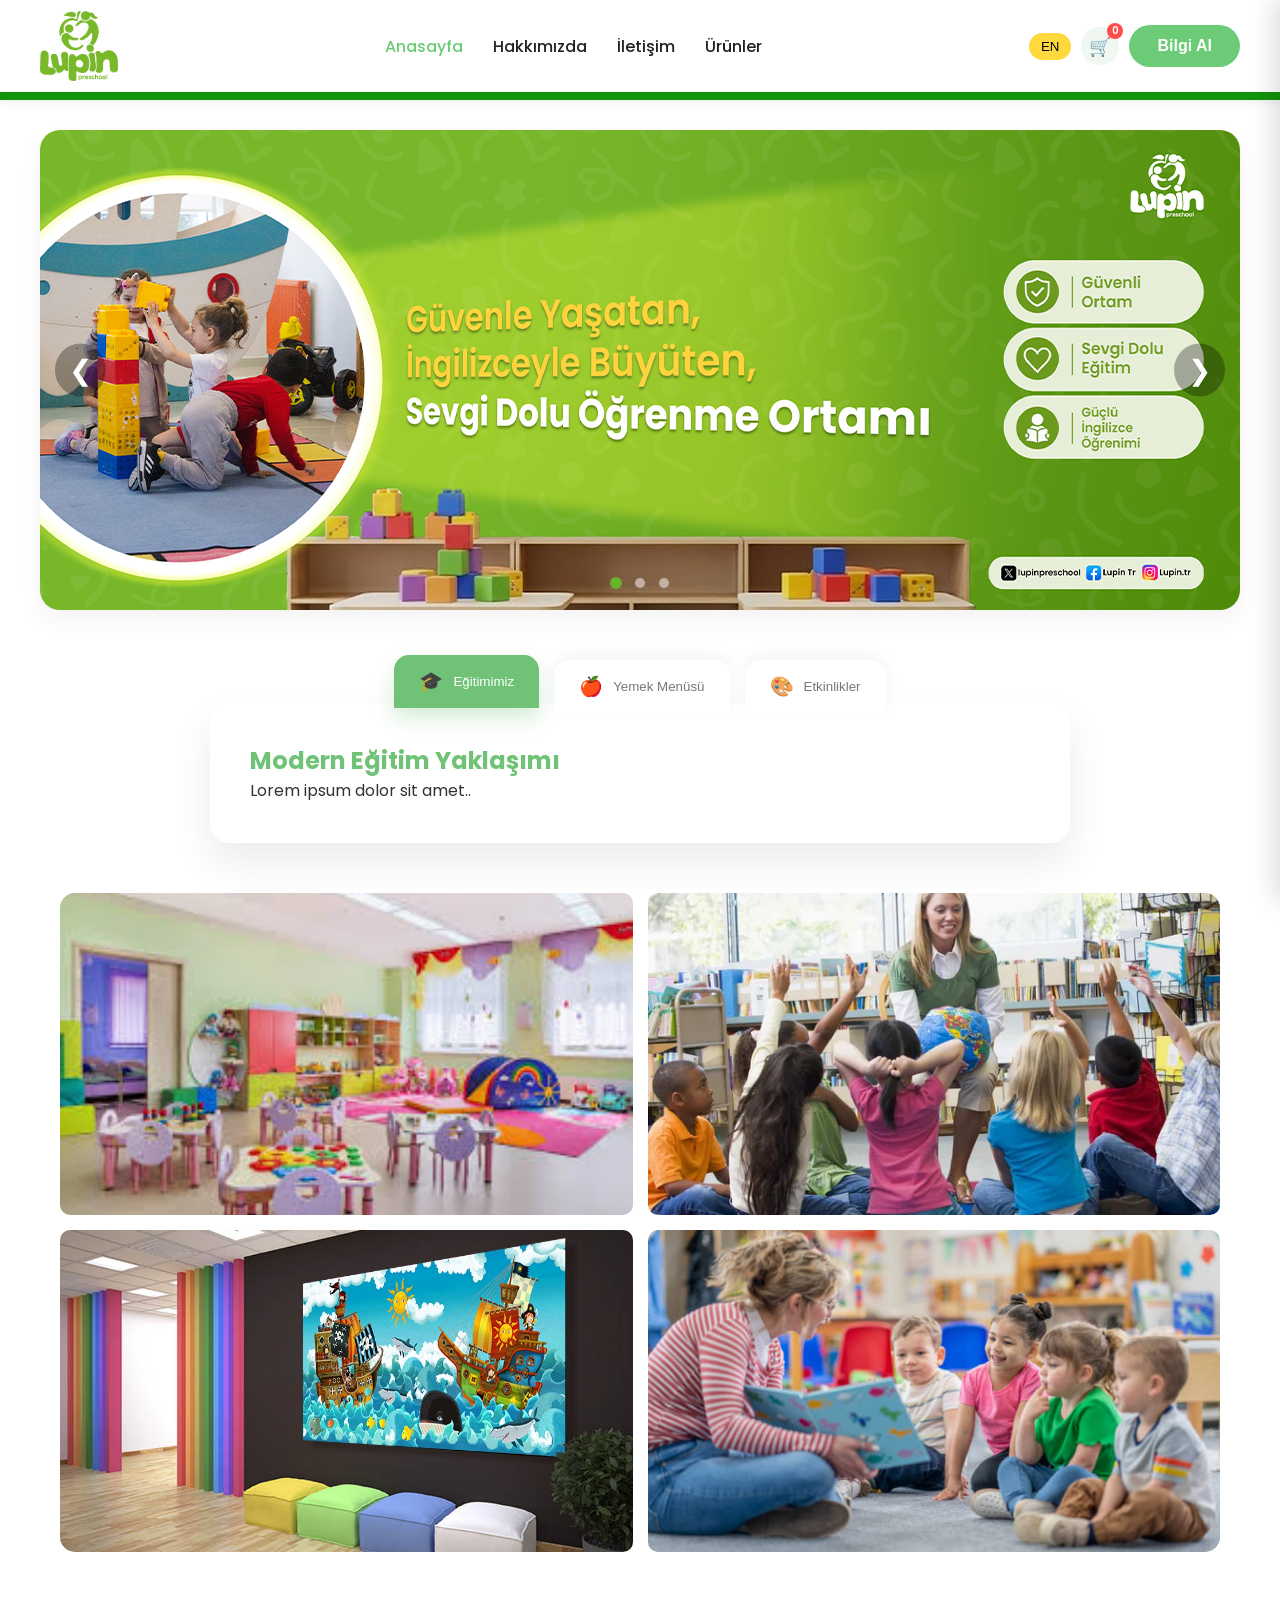
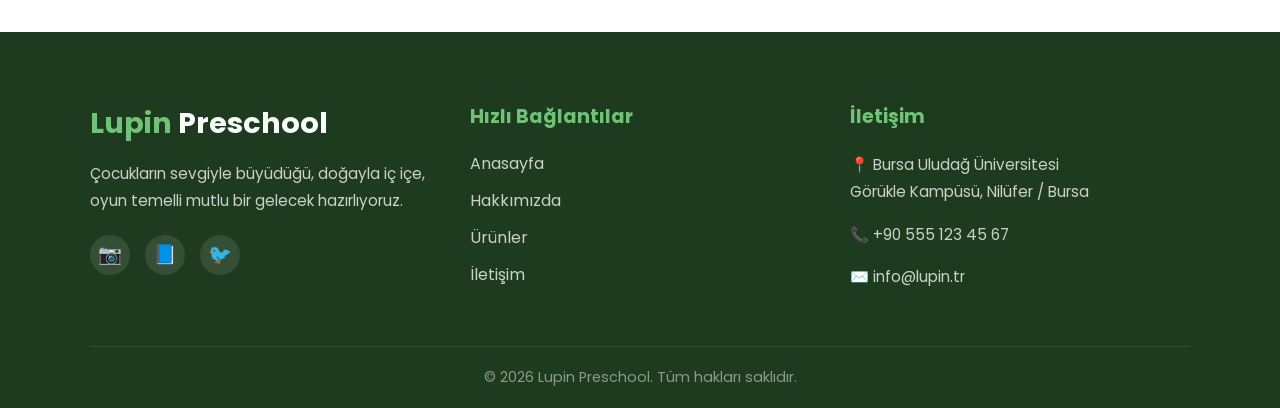
==== index.html @ 16cf3a06 "Lupin-Deneme-ilk" ====
<!DOCTYPE html>
<html lang="tr">
<head>
  <meta charset="UTF-8">
  <meta name="viewport" content="width=device-width, initial-scale=1.0">
  <title>Anasayfa - Lupin Preschool</title>
  <link rel="stylesheet" href="style.css">
  <link href="https://fonts.googleapis.com/css2?family=Poppins:wght@300;400;500;600&display=swap" rel="stylesheet">
</head>
<body>

<header class="header">
  <div class="container">
    <div class="logo">
      <img src="img/logo.png" alt="Logo">
    </div>

    <nav class="menu">
      <a id="nav-home" href="index.html" style="color: #6BCB77;">Anasayfa</a>
      <a id="nav-about" href="hakkimizda.html">Hakkımızda</a>
      <a id="nav-contact" href="iletisim.html">İletişim</a>
      <a id="nav-product" href="urunler.html">Ürünler</a>
    </nav>

    <div class="header-btns">
      <button class="lang-btn" onclick="changeLang()">EN</button>
      
      <div class="header-cart-wrap" onclick="toggleCartSidebar()">
        <span class="cart-icon">🛒</span>
        <span id="cart-count" class="cart-badge">0</span>
      </div>

      <button id="cta-btn" class="cta-btn" onclick="openInfoModal()">Bilgi Al</button>
      <div class="hamburger" onclick="toggleMenu()">
        <span></span><span></span><span></span>
      </div>
    </div>
  </div>
</header>

<div id="cart-sidebar" class="cart-sidebar">
  <div class="cart-sidebar-header">
    <h3>Sepetim</h3>
    <button class="cart-sidebar-close" onclick="toggleCartSidebar()">×</button>
  </div>
  <div id="cart-sidebar-items" class="cart-sidebar-items">
    </div>
  <div class="cart-sidebar-footer">
    <div class="cart-total-row">
      <span>Toplam:</span>
      <span id="cart-total-price">0 TL</span>
    </div>
    <button class="cta-btn cart-checkout-btn" onclick="alert('Satın alma entegrasyonu bir sonraki aşamadır! ✨')">Alışverişi Tamamla</button>
  </div>
</div>

<div class="slider">
  <div class="slide active" style="background-image: url('img/slide1.png')"></div>
  <div class="slide" style="background-image: url('img/slide2.jpg')"></div>
  <div class="slide" style="background-image: url('img/slide3.jpg')"></div>

  <div class="dots">
    <span class="dot active" onclick="goToSlide(0)"></span>
    <span class="dot" onclick="goToSlide(1)"></span>
    <span class="dot" onclick="goToSlide(2)"></span>
  </div>

  <button class="prev" onclick="prevSlide()">❮</button>
  <button class="next" onclick="nextSlide()">❯</button>
</div>

<section class="tabs-container">
  <div class="tabs-header">
    <button class="tab-link active" onclick="openTab(event, 'egitim')">
      <span class="tab-icon">🎓</span>
      <span class="tab-text">Eğitimimiz</span>
    </button>
    <button class="tab-link" onclick="openTab(event, 'yemek')">
      <span class="tab-icon">🍎</span>
      <span class="tab-text">Yemek Menüsü</span>
    </button>
    <button class="tab-link" onclick="openTab(event, 'etkinlik')">
      <span class="tab-icon">🎨</span>
      <span class="tab-text">Etkinlikler</span>
    </button>
  </div>

  <div class="tabs-body">
    <div id="egitim" class="tab-content active">
      <h3>Modern Eğitim Yaklaşımı</h3>
      <p>Lorem ipsum dolor sit amet..</p>
    </div>
    
    <div id="yemek" class="tab-content">
      <h3>Sağlıklı Beslenme</h3>
      <p>Diyetisyen onaylı, tamamen organik ve taze ürünlerle hazırlanan günlük menülerimiz.</p>
      <div class="table-responsive">
        <table class="menu-table">
          <thead>
            <tr>
              <th>Günler</th>
              <th>Sabah Kahvaltısı 🥛</th>
              <th>Öğle Yemeği 🍲</th>
              <th>İkindi Ara Öğün 🍎</th>
            </tr>
          </thead>
          <tbody>
            <tr>
              <td><strong>Pazartesi</strong></td>
              <td>Haşlanmış Yumurta, Beyaz Peynir, Zeytin, Tam Buğday Ekmeği, Ihlamur</td>
              <td>Tel Şehriye Çorbası, Fırın Köfte, Patates Püresi, Yoğurt</td>
              <td>Mevsim Meyveleri Tabağı, Kavrulmamış Kuruyemiş</td>
            </tr>
            <tr>
              <td><strong>Salı</strong></td>
              <td>Peynirli Omlet, Çeri Domates, Salatalık, Süt</td>
              <td>Tarhana Çorbası, Tavuklu Pilav, Mevsim Salata</td>
              <td>Ev Yapımı Havuçlu Kek, Süt</td>
            </tr>
            <tr>
              <td><strong>Çarşamba</strong></td>
              <td>Krep, Bal ve Tereyağı, Kaşar Peyniri, Taze Sıkılmış Meyve Suyu</td>
              <td>Süzme Mercimek Çorbası, Kıymalı Makarna, Ayran</td>
              <td>Yoğurtlu Meyve Salatası</td>
            </tr>
            <tr>
              <td><strong>Perşembe</strong></td>
              <td>Yulaf Ezmesi, Muz Dilimleri, Süt, Ceviz İçi</td>
              <td>Yayla Çorbası, Etli Mevsim Türlüsü, Bulgur Pilavı</td>
              <td>Peynirli Ev Poğaçası, Bitki Çayı</td>
            </tr>
            <tr>
              <td><strong>Cuma</strong></td>
              <td>Menemen, Zeytin, Peynir Tabağı, Süt</td>
              <td>Ezogelin Çorbası, Fırında Somon, Yeşil Salata</td>
              <td>Sütlaç</td>
            </tr>
          </tbody>
        </table>
      </div>
    </div>
    
    <div id="etkinlik" class="tab-content">
      <h3>Eğlenceli Etkinlikler</h3>
      <p>Yüzme, drama, robotik kodlama ve satranç derslerimizle çok yönlü gelişim.</p>
    </div>
  </div>
</section>

<section class="mega-gallery">
  <div class="gallery-grid">
    <div class="gallery-card">
      <img src="img/galeri1.jpg" alt="Aktivite 1">
      <div class="overlay"><span>Oyun Alanımız</span></div>
    </div>
    <div class="gallery-card">
      <img src="img/galeri2.jpg" alt="Aktivite 2">
      <div class="overlay"><span>Eğitim Sınıfları</span></div>
    </div>
    <div class="gallery-card">
      <img src="img/galeri3.jpg" alt="Aktivite 3">
      <div class="overlay"><span>Sanat Atölyesi</span></div>
    </div>
    <div class="gallery-card">
      <img src="img/galeri4.jpg" alt="Aktivite 4">
      <div class="overlay"><span>Yemekhane</span></div>
    </div>
  </div>
</section>

<footer class="footer">
  <div class="footer-container">
    <div class="footer-col brand-col">
      <h3><span class="color-green">Lupin</span> Preschool</h3>
      <p>Çocukların sevgiyle büyüdüğü, doğayla iç içe, oyun temelli mutlu bir gelecek hazırlıyoruz.</p>
      <div class="social-links">
        <a href="#">📷</a><a href="#">📘</a><a href="#">🐦</a>
      </div>
    </div>
    <div class="footer-col links-col">
      <h4>Hızlı Bağlantılar</h4>
      <ul>
        <li><a href="index.html">Anasayfa</a></li>
        <li><a href="hakkimizda.html">Hakkımızda</a></li>
        <li><a href="urunler.html">Ürünler</a></li>
        <li><a href="iletisim.html">İletişim</a></li>
      </ul>
    </div>
    <div class="footer-col contact-col">
      <h4>İletişim</h4>
      <p>📍 Bursa Uludağ Üniversitesi<br>Görükle Kampüsü, Nilüfer / Bursa</p>
      <p>📞 +90 555 123 45 67</p>
      <p>✉️ info@lupin.tr</p>
    </div>
  </div>
  <div class="footer-bottom">
    <p>&copy; 2026 Lupin Preschool. Tüm hakları saklıdır.</p>
  </div>
</footer>

<div id="info-modal" class="modal-overlay">
  <div class="modal-card">
    <button class="modal-close-x" onclick="closeInfoModal()">×</button>
    <div class="modal-grid">
      <div class="modal-quick-info">
        <h3>Hızlı İletişim</h3>
        <p class="modal-sub">Bizimle doğrudan iletişime geçebilir veya formu doldurarak sizi aramamızı isteyebilirsiniz.</p>
        <div class="modal-info-list">
          <div class="m-info-item">
            <span class="m-item-icon">📞</span>
            <div class="m-item-text">
              <h4>Telefon</h4>
              <p>+90 555 123 45 67</p>
            </div>
          </div>
          <div class="m-info-item">
            <span class="m-item-icon">✉️</span>
            <div class="m-item-text">
              <h4>E-Posta</h4>
              <p>info@lupin.tr</p>
            </div>
          </div>
          <div class="m-info-item">
            <span class="m-item-icon">📍</span>
            <div class="m-item-text">
              <h4>Konum</h4>
              <p>Uludağ Üni. Görükle Kampüsü</p>
            </div>
          </div>
        </div>
      </div>
      <div class="modal-form-area">
        <h3>Bilgi Talep Formu</h3>
        <form action="#" method="POST" class="modal-minimal-form" onsubmit="handleInfoSubmit(event)">
          <div class="m-form-group">
            <label for="m-name">Adınız Soyadınız</label>
            <input type="text" id="m-name" required placeholder="Ahmet Yılmaz">
          </div>
          <div class="m-form-group">
            <label for="m-phone">Telefon Numaranız</label>
            <input type="tel" id="m-phone" required placeholder="05xx xxx xx xx">
          </div>
          <div class="m-form-group">
            <label for="m-child-age">Çocuğunuzun Yaşı</label>
            <select id="m-child-age" required>
              <option value="" disabled selected>Seçiniz...</option>
              <option value="4">4 Yaş Grubu</option>
              <option value="5">5 Yaş Grubu</option>
              <option value="6">6 Yaş Grubu</option>
            </select>
          </div>
          <button type="submit" class="cta-btn m-submit-btn">Beni Arayın ✨</button>
        </form>
      </div>
    </div>
  </div>
</div>

<script src="script.js"></script>

<div id="video-announcement-popup" class="popup-overlay">
  <div class="popup-card video-popup-card">
    <button class="modal-close-x" onclick="closeVideoPopup()">×</button>
    <div class="popup-icon">🎬</div>
    <h2>Tanıtım Videomuz Yayınlandı!</h2>
    <p>Lupin Preschool'un neşeli dünyasını, eğitim alanlarimizi ve mutlu çocuklarımızı yakından tanımak için videomuzu izleyin.</p>
    
    <div class="popup-video-container">
      <iframe src="https://www.youtube.com/embed/dQw4w9WgXcQ" title="Lupin Preschool Tanıtım Videosu" frameborder="0" allow="accelerometer; autoplay; clipboard-write; encrypted-media; gyroscope; picture-in-picture" allowfullscreen></iframe>
    </div>

    <button class="cta-btn popup-close-btn" onclick="closeVideoPopup()">Harika, Keşfetmeye Başla! ✨</button>
  </div>
</div>

</body>
</html>
---- style.css ----
/* =========================================
   1. GLOBAL AYARLAR VE KAPSAYICILAR
========================================= */
:root {
  --primary-color: #6fc276; 
  --bg-soft: #f9fbf9;
  --text-dark: #333;
  --transition: all 0.3s cubic-bezier(0.4, 0, 0.2, 1);
}

* {
  box-sizing: border-box;
  margin: 0;
  padding: 0;
}

html, body {
  width: 100%;
  overflow-x: hidden; 
}

body {
  font-family: 'Poppins', sans-serif;
  background: #fff;
  color: var(--text-dark);
}

img {
  max-width: 100%;
  height: auto;
  display: block;
}

.container {
  width: 100%;
  max-width: 1200px;
  margin: 0 auto;
  padding: 0 20px;
}

/* =========================================
   2. HEADER VE NAVİGASYON
========================================= */
.header {
  height: 100px;
  background: white;
  box-shadow: 0 2px 10px rgba(0,0,0,0.08);
  border-bottom: 8px solid #0f940a;
  position: sticky;
  top: 0;
  z-index: 1000;
}

.header .container {
  display: flex;
  justify-content: space-between;
  align-items: center;
  height: 100%;
  padding: 0;
}

.logo img { 
  height: 70px; 
}

.menu { 
  display: flex; 
  gap: 30px; 
}

.menu a { 
  text-decoration: none; 
  color: #222; 
  font-weight: 500; 
  transition: 0.3s; 
}

.menu a:hover { 
  color: #6BCB77; 
}

.header-btns { 
  display: flex; 
  align-items: center; 
  gap: 10px; 
}

.header-cart-wrap {
  position: relative;
  cursor: pointer;
  width: 38px;
  height: 38px;
  display: flex;
  align-items: center;
  justify-content: center;
  background: #f0f7f0;
  border-radius: 50%;
}

.cart-icon {
  font-size: 18px;
}

.cart-badge {
  position: absolute;
  top: -4px;
  right: -4px;
  background: #ff4d4d;
  color: white;
  font-size: 10px;
  font-weight: 600;
  min-width: 16px;
  height: 16px;
  border-radius: 50%;
  display: flex;
  align-items: center;
  justify-content: center;
}

.cta-btn {
  padding: 12px 28px;
  border-radius: 35px;
  border: none;
  background: #6BCB77;
  color: white;
  font-size: 16px;
  font-weight: 600;
  cursor: pointer;
  transition: 0.3s;
}

.cta-btn:hover {
  background: #0f940a;
}

.lang-btn {
  padding: 6px 12px;
  border: none;
  border-radius: 20px;
  background: #FFD93D;
  cursor: pointer;
}

.hamburger {
  display: none;
  flex-direction: column;
  gap: 5px;
  cursor: pointer;
  margin-left: 15px;
}

.hamburger span {
  width: 25px;
  height: 3px;
  background: #0f940a;
  border-radius: 5px;
}

/* =========================================
   SAĞDAN SÜZÜLEN SEPET PANELİ (SIDEBAR)
========================================= */
.cart-sidebar {
  position: fixed;
  top: 0;
  right: -350px; 
  width: 350px;
  height: 100%;
  background: white;
  box-shadow: -5px 0 25px rgba(0,0,0,0.15);
  z-index: 4000;
  display: flex;
  flex-direction: column;
  transition: right 0.4s cubic-bezier(0.4, 0, 0.2, 1);
}

.cart-sidebar.active {
  right: 0; 
}

.cart-sidebar-header {
  padding: 20px;
  border-bottom: 1px solid #eee;
  display: flex;
  justify-content: space-between;
  align-items: center;
}

.cart-sidebar-header h3 {
  font-weight: 600;
  color: var(--text-dark);
}

.cart-sidebar-close {
  background: none;
  border: none;
  font-size: 28px;
  cursor: pointer;
  color: #999;
}

.cart-sidebar-items {
  flex: 1;
  overflow-y: auto;
  padding: 20px;
}

.cart-item {
  display: flex;
  align-items: center;
  gap: 15px;
  margin-bottom: 15px;
  padding-bottom: 15px;
  border-bottom: 1px solid #f5f5f5;
}

.cart-item-img {
  width: 50px;
  height: 50px;
  object-fit: cover;
  border-radius: 6px;
}

.cart-item-info {
  flex: 1;
}

.cart-item-info h4 {
  font-size: 13px;
  font-weight: 500;
  margin-bottom: 2px;
}

.cart-item-info span {
  font-size: 13px;
  color: #0f940a;
  font-weight: 600;
}

.cart-item-remove {
  background: none;
  border: none;
  color: #ff4d4d;
  cursor: pointer;
  font-size: 14px;
}

.cart-sidebar-footer {
  padding: 20px;
  border-top: 1px solid #eee;
  background: #fafafa;
}

.cart-total-row {
  display: flex;
  justify-content: space-between;
  font-weight: 600;
  margin-bottom: 15px;
  font-size: 16px;
}

.cart-checkout-btn {
  width: 100%;
  padding: 12px;
  border-radius: 10px;
}

/* =========================================
   3. ANA SAYFA SLIDER ALANI
========================================= */
.slider { 
  position: relative; 
  width: 100%; 
  max-width: 1200px; 
  height: 480px;      
  margin: 30px auto;  
  border-radius: 20px;
  overflow: hidden; 
  box-shadow: 0 10px 25px rgba(0,0,0,0.05);
}

.slide { 
  position: absolute; 
  width: 100%; 
  height: 100%; 
  background-size: cover; 
  background-position: center; 
  opacity: 0; 
  transition: opacity 0.8s; 
}

.slide.active { 
  opacity: 1; 
}

.dots { 
  position: absolute; 
  bottom: 15px; 
  width: 100%; 
  text-align: center; 
  z-index: 10; 
}

.dot { 
  display: inline-block; 
  width: 10px; 
  height: 10px; 
  margin: 0 5px; 
  background: rgba(255,255,255,0.5); 
  border-radius: 50%; 
  cursor: pointer; 
}

.dot.active { 
  background: #68b42e; 
  transform: scale(1.2); 
}

.prev, .next { 
  position: absolute; 
  top: 50%; 
  transform: translateY(-50%); 
  font-size: 28px; 
  background: rgba(0,0,0,0.3); 
  color: white; 
  border: none; 
  padding: 10px 14px; 
  border-radius: 50%; 
  cursor: pointer; 
  z-index: 11; 
}

.prev { left: 15px; } 
.next { right: 15px; }

/* =========================================
   4. SEKMELER (TABS)
========================================= */
.tabs-container {
  max-width: 900px;
  margin: 50px auto;
  padding: 0 20px;
}

.tabs-header {
  display: flex;
  gap: 15px;
  justify-content: center;
  margin-bottom: -10px;
  position: relative;
  z-index: 2;
}

.tab-link {
  background: white;
  border: none;
  padding: 15px 25px;
  border-radius: 15px 15px 0 0;
  cursor: pointer;
  display: flex;
  align-items: center;
  gap: 10px;
  color: #777;
  font-weight: 500;
  transition: var(--transition);
  box-shadow: 0 -5px 15px rgba(0,0,0,0.05);
}

.tab-link.active {
  background: var(--primary-color);
  color: white;
  transform: translateY(-5px);
  box-shadow: 0 10px 20px rgba(111, 194, 118, 0.3);
}

.tab-link:hover:not(.active) {
  background: #f0f0f0;
  transform: translateY(-2px);
}

.tabs-body {
  background: white;
  padding: 40px;
  border-radius: 20px;
  box-shadow: 0 20px 40px rgba(0,0,0,0.08);
  position: relative;
  z-index: 1;
}

.tab-content {
  display: none;
  animation: fadeIn 0.5s ease;
}

.tab-content.active {
  display: block;
}

.tab-content h3 {
  color: var(--primary-color);
  margin-top: 0;
  font-size: 1.5rem;
}

@keyframes fadeIn {
  from { opacity: 0; transform: translateY(10px); }
  to { opacity: 1; transform: translateY(0); }
}

.tab-icon { font-size: 1.2rem; }

/* =========================================
   5. YEMEK MENÜSÜ TABLOSU 
========================================= */
.table-responsive {
  width: 100%;
  overflow-x: auto;
  margin-top: 25px;
  border-radius: 10px;
  box-shadow: 0 5px 15px rgba(0,0,0,0.05);
}

.menu-table {
  width: 100%;
  border-collapse: collapse;
  min-width: 600px;
  background-color: white;
  text-align: left;
}

.menu-table th {
  background-color: var(--primary-color);
  color: white;
  padding: 16px;
  font-size: 1.05rem;
  font-weight: 500;
  white-space: nowrap;
}

.menu-table td {
  padding: 14px 16px;
  border-bottom: 1px solid #f0f0f0;
  color: #555;
  font-size: 0.95rem;
  line-height: 1.5;
  vertical-align: top;
}

.menu-table tbody tr:hover {
  background-color: rgba(111, 194, 118, 0.08);
}

.menu-table td strong {
  color: var(--primary-color);
  font-weight: 600;
  display: block;
}

/* =========================================
   6. MEGA GALERİ
========================================= */
.mega-gallery {
  width: 100%;
  max-width: 1200px;
  margin: 50px auto;
  padding: 0 20px;
}

.gallery-grid { 
  display: grid; 
  grid-template-columns: 1fr 1fr; 
  width: 100%; 
  gap: 15px;
  border-radius: 15px;
  overflow: hidden;
}

.gallery-card { 
  position: relative; 
  aspect-ratio: 16/9; 
  overflow: hidden; 
  border-radius: 10px;
}

.gallery-card img { 
  width: 100%; 
  height: 100%; 
  object-fit: cover; 
  transition: 0.6s; 
}

.gallery-card:hover img { 
  transform: scale(1.1); 
}

.overlay { 
  position: absolute; 
  bottom: 0; left: 0; right: 0; 
  background: rgba(0,0,0,0.5); 
  color: white; 
  padding: 20px; 
  font-size: 1.2rem; 
  opacity: 0; 
  transition: 0.4s; 
  text-align: center; 
}

.gallery-card:hover .overlay { 
  opacity: 1; 
}

/* =========================================
   7. HAKKIMIZDA SAYFASI PARÇALARI
========================================= */
.about-banner {
  width: 100%;
  height: 400px;
  background-image: url('img/galeri3.jpg');
  background-size: cover;
  background-position: center;
  position: relative;
  display: flex;
  align-items: center;
  justify-content: center;
  text-align: center;
  color: white;
  z-index: 1;
}

.banner-overlay {
  position: absolute;
  top: 0; left: 0; right: 0; bottom: 0;
  background: rgba(0, 0, 0, 0.4); 
  z-index: -1;
}

.banner-content h1 {
  font-size: 3.5rem;
  margin-bottom: 10px;
  text-shadow: 2px 2px 4px rgba(0,0,0,0.3);
}

.banner-content p {
  font-size: 1.3rem;
  font-weight: 300;
}

.about-story {
  display: flex;
  align-items: center;
  gap: 50px;
  max-width: 1100px;
  margin: 80px auto;
  padding: 0 20px;
}

.story-text { flex: 1; }
.story-text h2 {
  color: #0f940a;
  font-size: 2.5rem;
  margin-bottom: 20px;
}

.story-text p {
  color: #555;
  line-height: 1.8;
  margin-bottom: 15px;
  font-size: 1.1rem;
}

.story-image { flex: 1; }
.story-image img {
  width: 100%;
  border-radius: 20px;
  box-shadow: 15px 15px 0px var(--primary-color); 
}

.our-values {
  background-color: var(--bg-soft);
  padding: 80px 20px;
  text-align: center;
}

.our-values h2 {
  color: #0f940a;
  font-size: 2.2rem;
  margin-bottom: 50px;
}

.values-grid {
  display: grid;
  grid-template-columns: repeat(auto-fit, minmax(300px, 1fr));
  gap: 30px;
  max-width: 1100px;
  margin: 0 auto;
}

.value-card {
  background: white;
  padding: 40px 30px;
  border-radius: 20px;
  box-shadow: 0 10px 30px rgba(0,0,0,0.05);
  transition: var(--transition);
  border-bottom: 5px solid var(--primary-color);
}

.value-card:hover {
  transform: translateY(-10px);
  box-shadow: 0 15px 35px rgba(111, 194, 118, 0.2);
}

.value-card .icon { font-size: 3rem; margin-bottom: 15px; }
.value-card h3 {
  color: var(--text-dark);
  margin-bottom: 15px;
  font-size: 1.4rem;
}
.value-card p { color: #666; line-height: 1.6; }

/* =========================================
   8. FOOTER ALANI
========================================= */
.footer {
  background-color: #1e3b20;
  color: #f9fbf9;
  padding: 70px 20px 20px;
  margin-top: 80px;
}

.footer-container {
  max-width: 1100px;
  margin: 0 auto;
  display: grid;
  grid-template-columns: repeat(auto-fit, minmax(250px, 1fr));
  gap: 40px;
  border-bottom: 1px solid rgba(255, 255, 255, 0.1);
  padding-bottom: 40px;
}

.footer-col h3 { font-size: 1.8rem; margin-bottom: 15px; }
.footer-col h3 .color-green { color: var(--primary-color); }
.footer-col h4 { font-size: 1.2rem; margin-bottom: 20px; color: var(--primary-color); }
.footer-col p { color: #c9d1c9; line-height: 1.8; font-size: 0.95rem; margin-bottom: 15px; }

.social-links { display: flex; gap: 15px; margin-top: 20px; }
.social-links a {
  display: inline-flex;
  align-items: center;
  justify-content: center;
  width: 40px; height: 40px;
  background: rgba(255, 255, 255, 0.1);
  color: white; text-decoration: none;
  border-radius: 50%; transition: var(--transition);
  font-size: 1.2rem;
}

.social-links a:hover {
  background: var(--primary-color);
  transform: translateY(-3px);
}

.links-col ul { list-style: none; }
.links-col ul li { margin-bottom: 12px; }
.links-col ul li a { color: #c9d1c9; text-decoration: none; transition: var(--transition); display: inline-block; }
.links-col ul li a:hover { color: var(--primary-color); transform: translateX(5px); }

.footer-bottom { text-align: center; padding-top: 20px; }
.footer-bottom p { font-size: 0.9rem; color: #8b998b; }

/* =========================================
   9. İLETİŞİM SAYFASI ÖZEL STİLLERİ
========================================= */
.contact-banner {
  background-image: url('img/slide1.png');
}

.contact-section {
  margin-top: 60px;
  margin-bottom: 60px;
}

.contact-grid {
  display: grid;
  grid-template-columns: 1fr 1.2fr;
  gap: 50px;
  align-items: start;
}

.contact-info-wrap h2 {
  color: #0f940a;
  font-size: 2.3rem;
  margin-bottom: 15px;
}

.contact-desc {
  color: #555;
  line-height: 1.7;
  margin-bottom: 35px;
  font-size: 1.05rem;
}

.contact-cards {
  display: flex;
  flex-direction: column;
  gap: 20px;
}

.c-card {
  display: flex;
  align-items: center;
  gap: 20px;
  background: var(--bg-soft);
  padding: 20px;
  border-radius: 15px;
  border-left: 5px solid var(--primary-color);
  transition: var(--transition);
}

.c-card:hover {
  transform: translateX(8px);
  box-shadow: 0 5px 15px rgba(0,0,0,0.05);
}

.c-icon {
  font-size: 2rem;
  background: white;
  width: 55px;
  height: 55px;
  display: flex;
  align-items: center;
  justify-content: center;
  border-radius: 50%;
  box-shadow: 0 4px 10px rgba(0,0,0,0.05);
}

.c-text h3 {
  font-size: 1.15rem;
  color: var(--text-dark);
  margin-bottom: 3px;
}

.c-text p {
  color: #666;
  font-size: 0.95rem;
  line-height: 1.4;
}

.contact-form-card {
  background: white;
  padding: 40px;
  border-radius: 20px;
  box-shadow: 0 15px 40px rgba(0,0,0,0.08);
  border-bottom: 5px solid #0f940a;
}

.contact-form-card h3 {
  font-size: 1.6rem;
  color: var(--text-dark);
  margin-bottom: 25px;
  position: relative;
}

.contact-form-card h3::after {
  content: '';
  position: absolute;
  left: 0; bottom: -8px;
  width: 50px; height: 3px;
  background: var(--primary-color);
  border-radius: 2px;
}

.lupin-form {
  display: flex;
  flex-direction: column;
  gap: 20px;
}

.form-row {
  display: flex;
  gap: 20px;
}

.form-row .form-group {
  flex: 1;
}

.form-group {
  display: flex;
  flex-direction: column;
  gap: 8px;
}

.form-group label {
  font-size: 0.9rem;
  font-weight: 500;
  color: #444;
}

.form-group input, 
.form-group textarea {
  width: 100%;
  padding: 14px 18px;
  border: 1.5px solid #e2e8f0;
  background: #f8fafc;
  border-radius: 10px;
  font-family: inherit;
  font-size: 0.95rem;
  color: var(--text-dark);
  transition: var(--transition);
}

.form-group input:focus, 
.form-group textarea:focus {
  outline: none;
  border-color: var(--primary-color);
  background: white;
  box-shadow: 0 0 0 4px rgba(111, 194, 118, 0.15);
}

.form-submit-btn {
  width: 100%;
  padding: 15px;
  border-radius: 10px;
  margin-top: 10px;
}

.map-section {
  margin-bottom: 60px;
}

.map-container {
  border-radius: 20px;
  overflow: hidden;
  box-shadow: 0 10px 30px rgba(0,0,0,0.05);
  border: 6px solid white;
}

/* =========================================
   10. MESAJ ALINDI POPUP STİLLERİ
========================================= */
.popup-overlay {
  position: fixed;
  top: 0; left: 0;
  width: 100%; height: 100%;
  background: rgba(30, 59, 32, 0.6);
  backdrop-filter: blur(5px);
  display: flex;
  align-items: center;
  justify-content: center;
  z-index: 2000;
  opacity: 0;
  pointer-events: none;
  transition: all 0.4s cubic-bezier(0.4, 0, 0.2, 1);
}

.popup-overlay.show {
  opacity: 1;
  pointer-events: auto;
}

.popup-card {
  background: white;
  padding: 40px 30px;
  border-radius: 25px;
  max-width: 450px;
  width: 90%;
  text-align: center;
  box-shadow: 0 20px 50px rgba(0,0,0,0.15);
  transform: scale(0.8) translateY(20px);
  transition: all 0.4s cubic-bezier(0.4, 0, 0.2, 1);
  border-bottom: 6px solid var(--primary-color);
}

.popup-overlay.show .popup-card {
  transform: scale(1) translateY(0);
}

.popup-icon {
  font-size: 3.5rem;
  margin-bottom: 15px;
}

.popup-card h2 {
  color: #0f940a;
  font-size: 1.8rem;
  margin-bottom: 10px;
}

.popup-card p {
  color: #555;
  font-size: 1rem;
  line-height: 1.6;
  margin-bottom: 25px;
}

.popup-close-btn {
  width: 100%;
  padding: 12px;
  font-size: 16px;
}

/* =========================================
   11. YENİLENMİŞ ÜRÜNLER ALANI STİLLERİ
========================================= */
.products-banner-wrap {
  width: 100%;
  height: 400px;
  background-image: url('img/slide2.jpg');
  background-size: cover;
  background-position: center;
  position: relative;
  display: flex;
  align-items: center;
  justify-content: center;
  text-align: center;
  color: white;
  z-index: 1;
}

.products-main-section {
  margin-top: 60px;
  margin-bottom: 80px;
}

.category-filter {
  display: flex;
  justify-content: center;
  gap: 15px;
  margin-bottom: 50px;
  flex-wrap: wrap;
}

.filter-btn {
  background: white;
  border: 2px solid #e2e8f0;
  padding: 10px 24px;
  border-radius: 30px;
  font-family: inherit;
  font-weight: 500;
  color: #555;
  cursor: pointer;
  transition: var(--transition);
}

.filter-btn:hover, 
.filter-btn.active {
  background: var(--primary-color);
  border-color: var(--primary-color);
  color: white;
  box-shadow: 0 8px 20px rgba(111, 194, 118, 0.25);
}

.products-premium-grid {
  display: grid;
  grid-template-columns: repeat(auto-fill, minmax(280px, 1fr));
  gap: 35px;
}

.p-premium-card {
  background: white;
  border-radius: 24px;
  overflow: hidden;
  box-shadow: 0 10px 30px rgba(0,0,0,0.04);
  border: 1px solid #f1f5f9;
  position: relative;
  transition: all 0.4s cubic-bezier(0.4, 0, 0.2, 1);
}

.p-premium-card:hover {
  transform: translateY(-10px);
  box-shadow: 0 20px 40px rgba(111, 194, 118, 0.12);
  border-color: rgba(111, 194, 118, 0.2);
}

.p-badge {
  position: absolute;
  top: 15px; left: 15px;
  padding: 6px 16px;
  border-radius: 20px;
  font-size: 0.8rem;
  font-weight: 600;
  z-index: 10;
  box-shadow: 0 4px 10px rgba(0,0,0,0.05);
}

.text-wooden { background: #e3f2fd; color: #1e88e5; }
.text-books { background: #fff3e0; color: #fb8c00; }
.text-kits { background: #f3e5f5; color: #8e24aa; }

.p-image-box {
  width: 100%;
  aspect-ratio: 1.25;
  background: #f8fafc;
  overflow: hidden;
  position: relative;
}

.p-image-box img {
  width: 100%;
  height: 100%;
  object-fit: cover;
  transition: transform 0.6s ease;
}

.p-premium-card:hover .p-image-box img {
  transform: scale(1.06);
}

.p-info-box {
  padding: 25px;
}

.p-info-box h3 {
  font-size: 1.2rem;
  color: var(--text-dark);
  margin-bottom: 10px;
  font-weight: 600;
}

.p-info-box p {
  color: #627180;
  font-size: 0.9rem;
  line-height: 1.6;
  margin-bottom: 25px;
  height: 70px;
  display: -webkit-box;
  -webkit-box-orient: vertical;
  overflow: hidden;
}

.p-action-row {
  display: flex;
  justify-content: space-between;
  align-items: center;
  border-top: 1px solid #f1f5f9;
  padding-top: 18px;
}

.p-price {
  font-size: 1.35rem;
  font-weight: 600;
  color: #0f940a;
}

.p-view-btn {
  padding: 8px 20px;
  font-size: 14px;
  border-radius: 12px;
}

/* =========================================
   12. BİLGİ AL MODAL / POPUP STİLLERİ
========================================= */
.modal-overlay {
  position: fixed;
  top: 0; left: 0;
  width: 100%; height: 100%;
  background: rgba(30, 59, 32, 0.6);
  backdrop-filter: blur(8px);
  display: flex;
  align-items: center;
  justify-content: center;
  z-index: 3000;
  opacity: 0;
  pointer-events: none;
  transition: all 0.4s cubic-bezier(0.4, 0, 0.2, 1);
}

.modal-overlay.show {
  opacity: 1;
  pointer-events: auto;
}

.modal-card {
  background: white;
  width: 90%;
  max-width: 750px;
  border-radius: 28px;
  box-shadow: 0 25px 60px rgba(0,0,0,0.18);
  position: relative;
  overflow: hidden;
  transform: scale(0.85) translateY(30px);
  transition: all 0.4s cubic-bezier(0.4, 0, 0.2, 1);
  border-bottom: 6px solid #0f940a;
}

.modal-overlay.show .modal-card {
  transform: scale(1) translateY(0);
}

.modal-close-x {
  position: absolute;
  top: 15px; right: 20px;
  background: none;
  border: none;
  font-size: 32px;
  color: #94a3b8;
  cursor: pointer;
  z-index: 10;
  transition: var(--transition);
}

.modal-close-x:hover {
  color: #333;
  transform: rotate(90deg);
}

.modal-grid {
  display: grid;
  grid-template-columns: 1fr 1.2fr;
}

.modal-quick-info {
  background: var(--bg-soft);
  padding: 40px 30px;
  border-right: 1px solid #f1f5f9;
}

.modal-quick-info h3 {
  color: #0f940a;
  font-size: 1.4rem;
  margin-bottom: 10px;
}

.modal-sub {
  font-size: 0.85rem;
  color: #666;
  line-height: 1.5;
  margin-bottom: 30px;
}

.modal-info-list {
  display: flex;
  flex-direction: column;
  gap: 20px;
}

.m-info-item {
  display: flex;
  align-items: center;
  gap: 15px;
}

.m-item-icon {
  width: 42px; height: 42px;
  background: white;
  display: flex;
  align-items: center;
  justify-content: center;
  border-radius: 50%;
  font-size: 1.2rem;
  box-shadow: 0 4px 10px rgba(0,0,0,0.04);
}

.m-item-text h4 {
  font-size: 0.9rem;
  color: var(--text-dark);
  margin-bottom: 2px;
}

.m-item-text p {
  font-size: 0.85rem;
  color: #555;
}

.modal-form-area {
  padding: 40px;
}

.modal-form-area h3 {
  font-size: 1.4rem;
  color: var(--text-dark);
  margin-bottom: 25px;
}

.modal-minimal-form {
  display: flex;
  flex-direction: column;
  gap: 15px;
}

.m-form-group {
  display: flex;
  flex-direction: column;
  gap: 6px;
}

.m-form-group label {
  font-size: 0.8rem;
  font-weight: 500;
  color: #444;
}

.m-form-group input,
.m-form-group select {
  width: 100%;
  padding: 11px 16px;
  border: 1.5px solid #e2e8f0;
  background: #f8fafc;
  border-radius: 10px;
  font-family: inherit;
  font-size: 0.9rem;
  color: var(--text-dark);
  transition: var(--transition);
}

.m-form-group input:focus,
.m-form-group select:focus {
  outline: none;
  border-color: var(--primary-color);
  background: white;
  box-shadow: 0 0 0 4px rgba(111, 194, 118, 0.12);
}

.m-submit-btn {
  width: 100%;
  padding: 12px;
  font-size: 15px;
  border-radius: 10px;
  margin-top: 10px;
}

/* =========================================
   13. GLOBAL MOBİL UYUM (RESPONSIVE)
========================================= */
@media (max-width: 768px) {
  html, body {
    width: 100% !important;
    max-width: 100% !important;
    overflow-x: hidden !important;
  }

  .header { height: 70px; }
  .header .container { padding: 0 20px; }
  .logo img { height: 45px; }
  .hamburger { display: flex; }
  
  .menu {
    display: none;
    flex-direction: column;
    position: absolute;
    top: 70px; left: 0;
    width: 100%;
    background: white;
    padding: 20px 0;
    box-shadow: 0 5px 10px rgba(0,0,0,0.1);
    text-align: center;
    gap: 15px;
  }
  .menu.active { display: flex; }
  
  .header-btns .cta-btn { 
    display: inline-block !important; 
    padding: 8px 18px; 
    font-size: 13px;
  }

  .slider { 
    height: 200px !important; 
    margin: 15px auto;
    border-radius: 0;
  }
  .prev, .next { font-size: 16px; padding: 5px 10px; }

  .tabs-header { flex-direction: column; gap: 5px; }
  .tab-link { border-radius: 10px; padding: 10px; font-size: 14px; }
  .tabs-body { padding: 20px; }
  .gallery-grid { grid-template-columns: 1fr; }
  
  .banner-content h1 { font-size: 2.2rem; }
  .about-story { flex-direction: column; text-align: center; gap: 30px; margin: 40px auto; }
  .story-image img { box-shadow: 10px 10px 0px var(--primary-color); }
  .our-values { padding: 50px 20px; }
  
  .footer { padding: 50px 20px 20px; }
  .footer-container { gap: 30px; text-align: center; }
  .social-links { justify-content: center; }
  .links-col ul li a:hover { transform: none; }

  .contact-grid { grid-template-columns: 1fr; gap: 40px; }
  .form-row { flex-direction: column; gap: 20px; }
  .contact-info-wrap { text-align: center; }
  .c-card { text-align: left; }
  .contact-form-card { padding: 25px; }

  .products-premium-grid { grid-template-columns: 1fr; gap: 30px; }
  .category-filter { gap: 8px; }
  .filter-btn { padding: 8px 16px; font-size: 14px; }
  
  .cart-sidebar {
    width: 290px;
    right: -290px;
  }
}

@media (max-width: 680px) {
  .modal-grid { grid-template-columns: 1fr; }
  .modal-quick-info { padding: 30px 25px 20px; border-right: none; border-bottom: 1px solid #e2e8f0; }
  .modal-form-area { padding: 30px 25px; }
  .modal-card { max-width: 400px; }
  .modal-sub { margin-bottom: 15px; }
  .modal-info-list { display: grid; grid-template-columns: 1fr; gap: 12px; }
}

/* =========================================
   14. TANITIM VİDEOSU POPUP STİLLERİ
========================================= */
.video-popup-card {
  max-width: 600px;
  padding: 35px 25px;
}

.popup-video-container {
  position: relative;
  width: 100%;
  padding-bottom: 56.25%; 
  height: 0;
  margin: 20px 0;
  border-radius: 15px;
  overflow: hidden;
  box-shadow: 0 8px 20px rgba(0,0,0,0.1);
}

.popup-video-container iframe {
  position: absolute;
  top: 0; left: 0;
  width: 100%; height: 100%;
}

.cart-sidebar {
  z-index: 9999;
}

.cart-item {
  display: flex;
  align-items: center;
  gap: 10px;
}
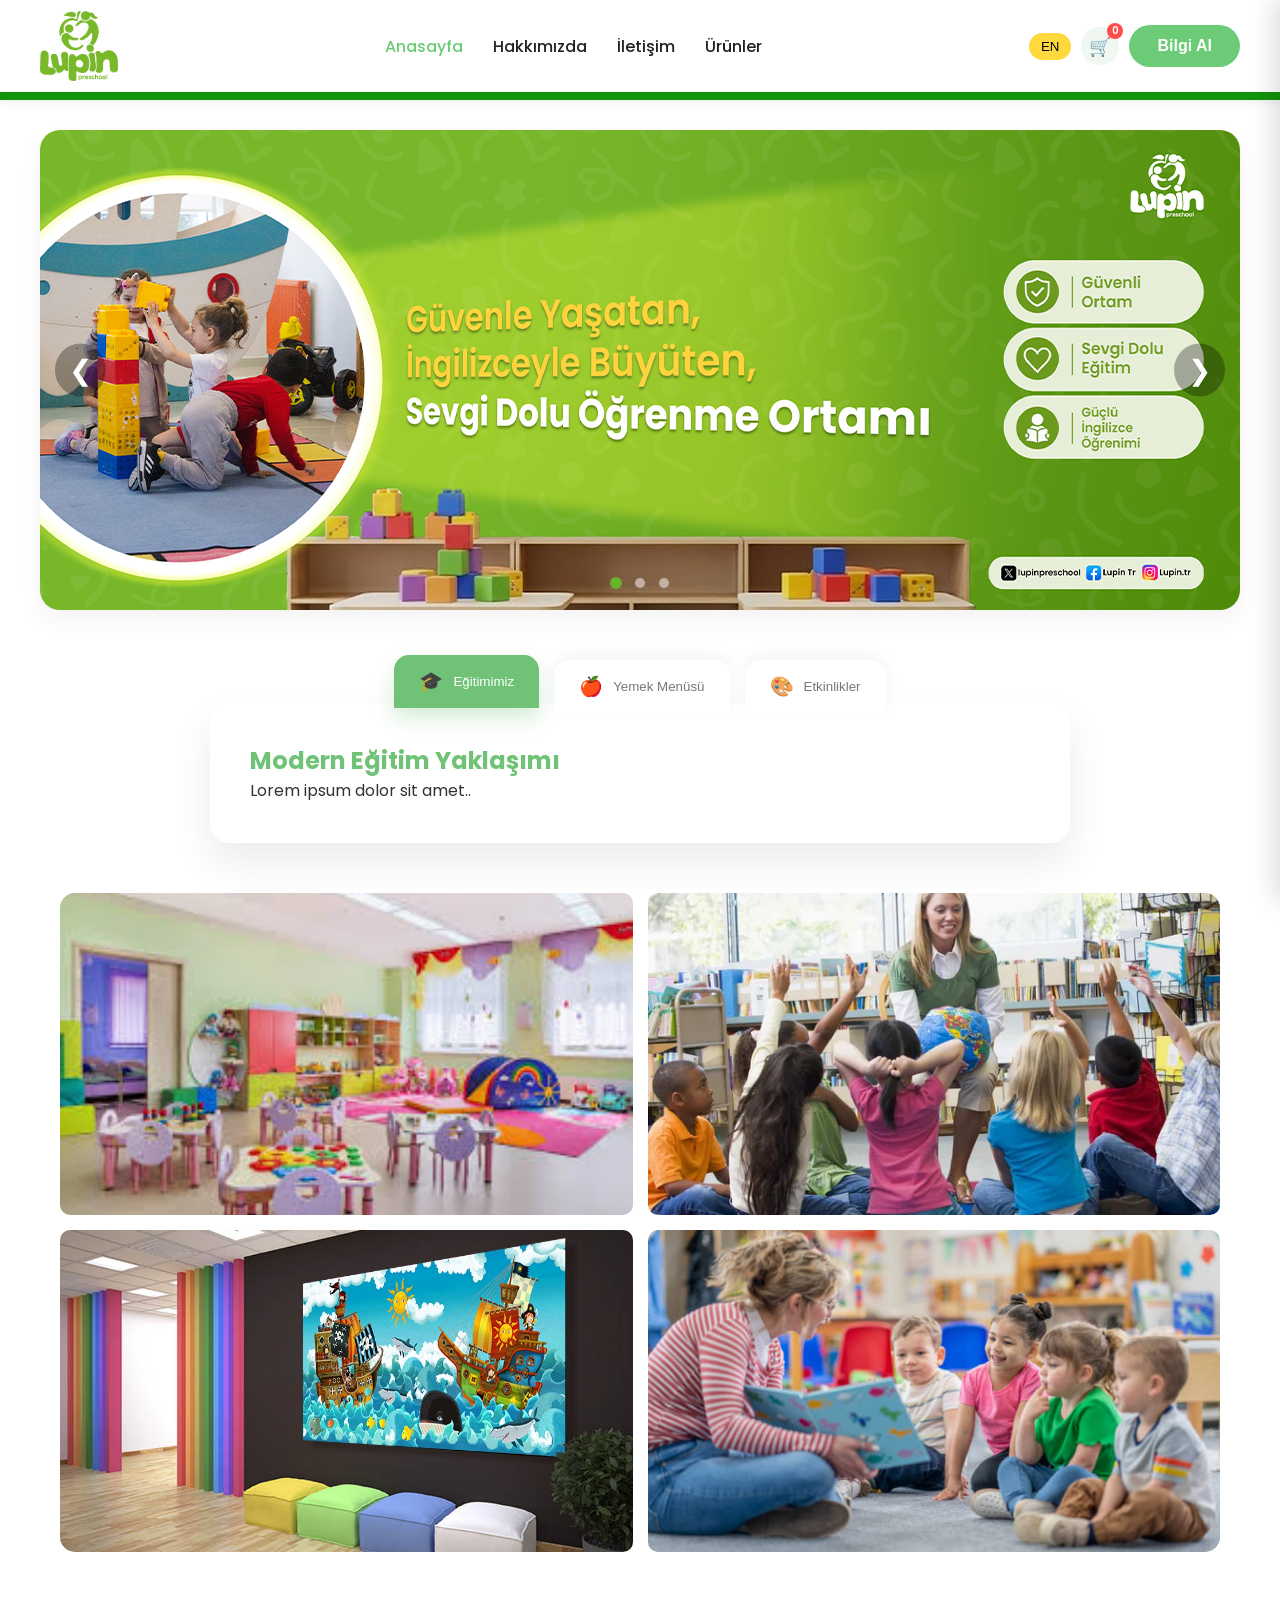
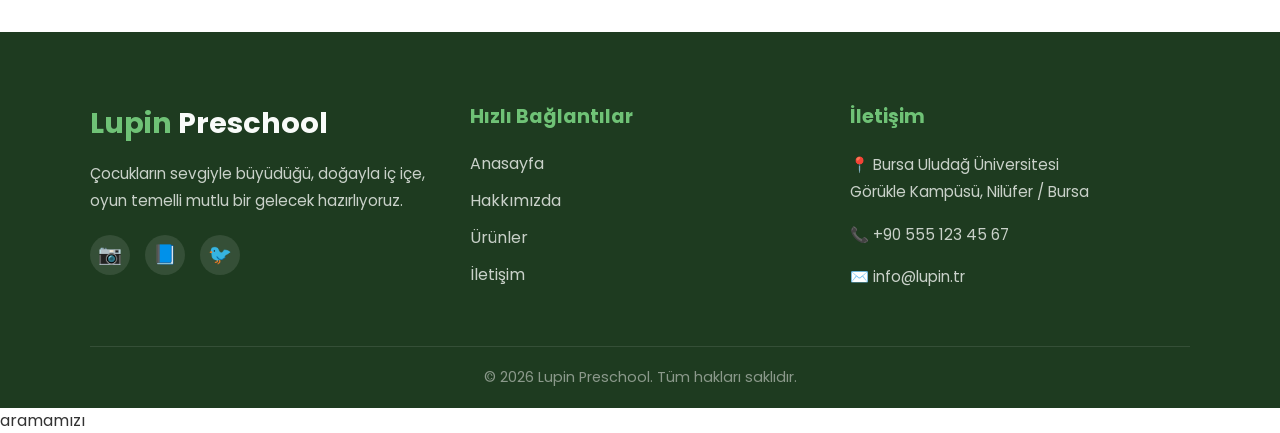
==== commit e562dca4: "Lupin-Deneme-ilk" ====
--- a/index.html
+++ b/index.html
@@ -273,5 +273,8 @@
   </div>
 </div>
 
+aramamızı 
+
 </body>
-</html>+</html>
+
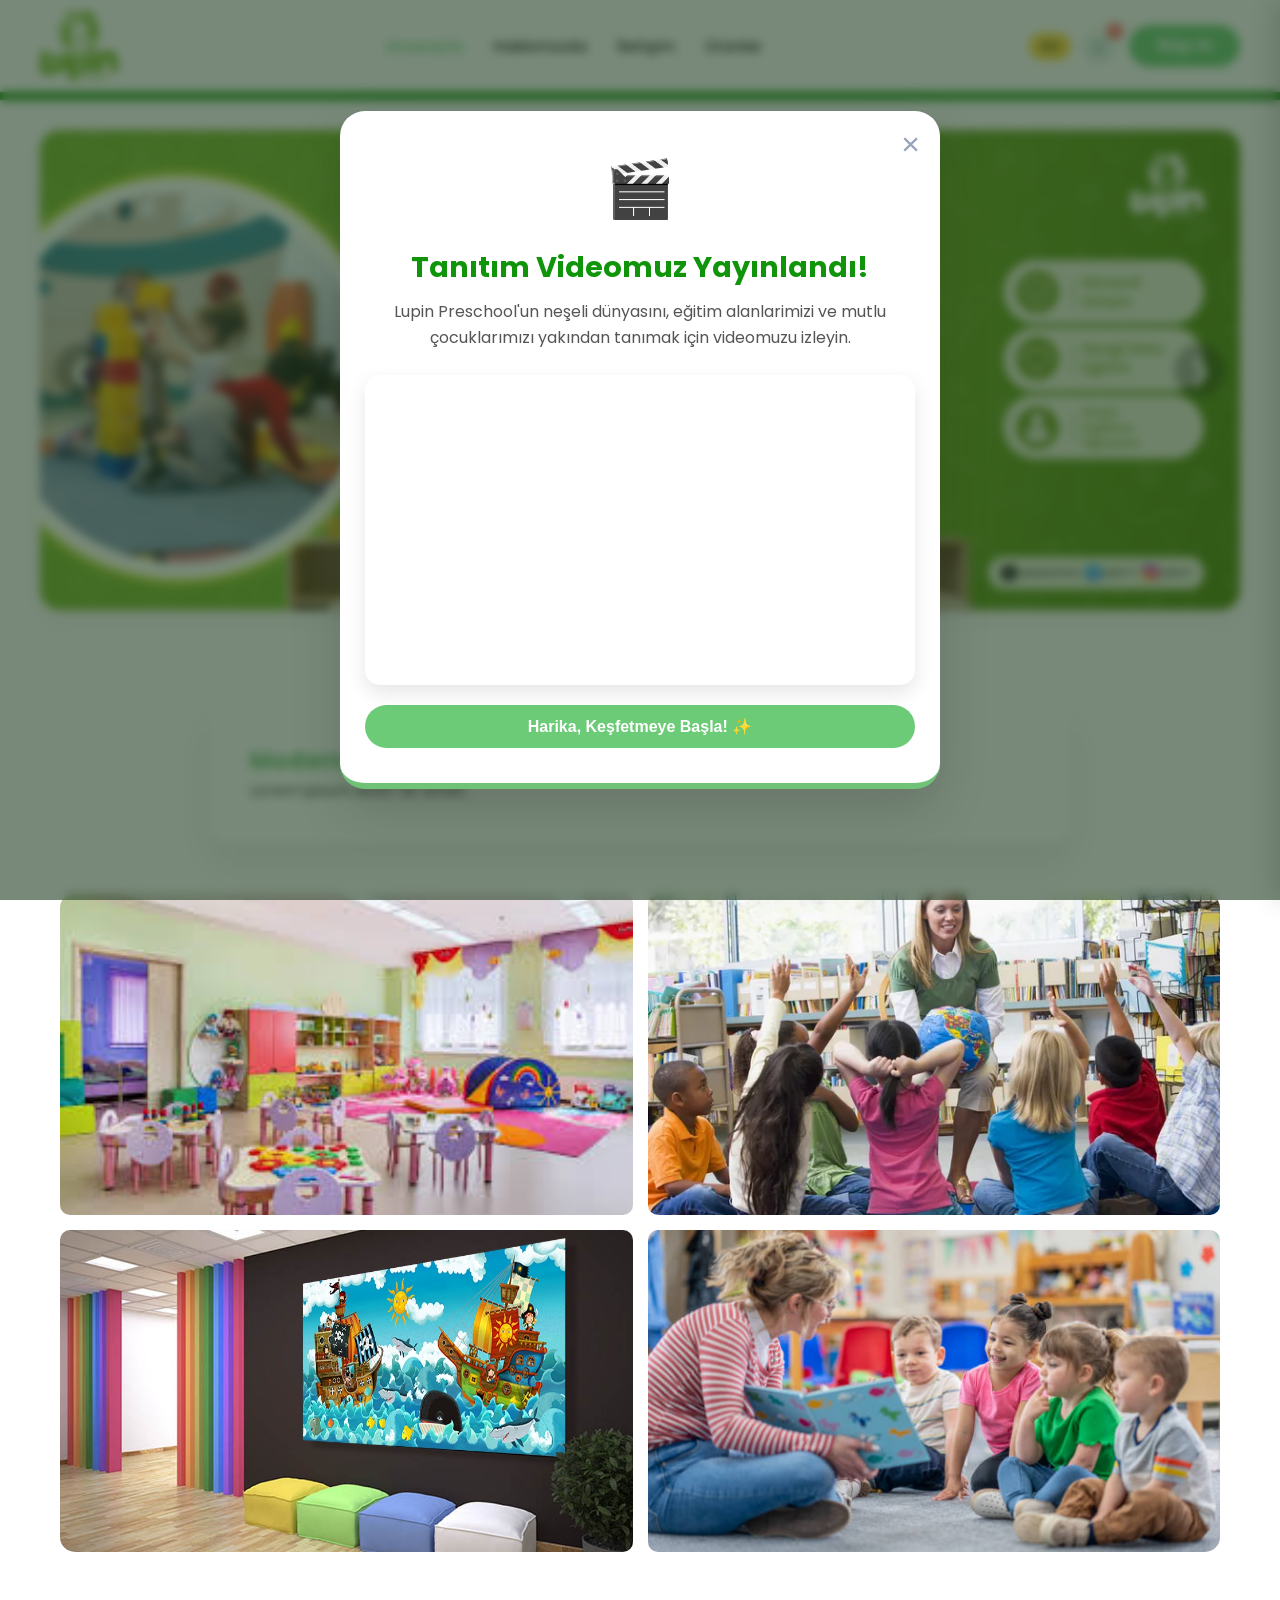
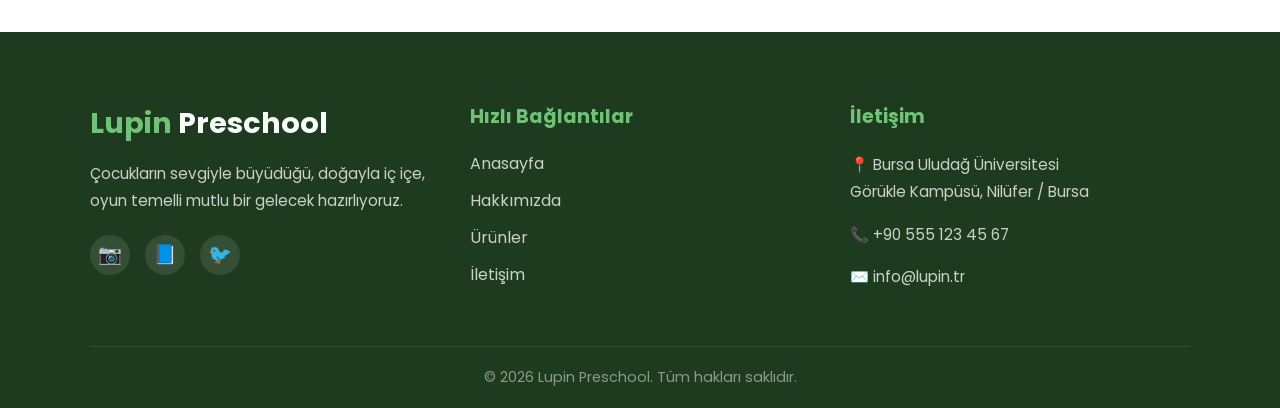
==== commit 416ab40b: "DortHaziranLupin" ====
--- a/index.html
+++ b/index.html
@@ -40,17 +40,16 @@
 
 <div id="cart-sidebar" class="cart-sidebar">
   <div class="cart-sidebar-header">
-    <h3>Sepetim</h3>
+    <h3 id="cart-title">Sepetim</h3>
     <button class="cart-sidebar-close" onclick="toggleCartSidebar()">×</button>
   </div>
-  <div id="cart-sidebar-items" class="cart-sidebar-items">
-    </div>
+  <div id="cart-sidebar-items" class="cart-sidebar-items"></div>
   <div class="cart-sidebar-footer">
     <div class="cart-total-row">
-      <span>Toplam:</span>
+      <span id="cart-total-text">Toplam:</span>
       <span id="cart-total-price">0 TL</span>
     </div>
-    <button class="cta-btn cart-checkout-btn" onclick="alert('Satın alma entegrasyonu bir sonraki aşamadır! ✨')">Alışverişi Tamamla</button>
+    <button id="cart-checkout-btn" class="cta-btn cart-checkout-btn" onclick="checkoutAlert()">Alışverişi Tamamla</button>
   </div>
 </div>
 
@@ -73,67 +72,67 @@
   <div class="tabs-header">
     <button class="tab-link active" onclick="openTab(event, 'egitim')">
       <span class="tab-icon">🎓</span>
-      <span class="tab-text">Eğitimimiz</span>
+      <span id="tab-text-1" class="tab-text">Eğitimimiz</span>
     </button>
     <button class="tab-link" onclick="openTab(event, 'yemek')">
       <span class="tab-icon">🍎</span>
-      <span class="tab-text">Yemek Menüsü</span>
+      <span id="tab-text-2" class="tab-text">Yemek Menüsü</span>
     </button>
     <button class="tab-link" onclick="openTab(event, 'etkinlik')">
       <span class="tab-icon">🎨</span>
-      <span class="tab-text">Etkinlikler</span>
+      <span id="tab-text-3" class="tab-text">Etkinlikler</span>
     </button>
   </div>
 
   <div class="tabs-body">
     <div id="egitim" class="tab-content active">
-      <h3>Modern Eğitim Yaklaşımı</h3>
-      <p>Lorem ipsum dolor sit amet..</p>
+      <h3 id="tab-h-1">Modern Eğitim Yaklaşımı</h3>
+      <p id="tab-p-1">Lorem ipsum dolor sit amet..</p>
     </div>
     
     <div id="yemek" class="tab-content">
-      <h3>Sağlıklı Beslenme</h3>
-      <p>Diyetisyen onaylı, tamamen organik ve taze ürünlerle hazırlanan günlük menülerimiz.</p>
+      <h3 id="tab-h-2">Sağlıklı Beslenme</h3>
+      <p id="tab-p-2">Diyetisyen onaylı, tamamen organik ve taze ürünlerle hazırlanan günlük menülerimiz.</p>
       <div class="table-responsive">
         <table class="menu-table">
           <thead>
             <tr>
-              <th>Günler</th>
-              <th>Sabah Kahvaltısı 🥛</th>
-              <th>Öğle Yemeği 🍲</th>
-              <th>İkindi Ara Öğün 🍎</th>
+              <th id="th-days">Günler</th>
+              <th id="th-breakfast">Sabah Kahvaltısı 🥛</th>
+              <th id="th-lunch">Öğle Yemeği 🍲</th>
+              <th id="th-snack">İkindi Ara Öğün 🍎</th>
             </tr>
           </thead>
           <tbody>
             <tr>
-              <td><strong>Pazartesi</strong></td>
-              <td>Haşlanmış Yumurta, Beyaz Peynir, Zeytin, Tam Buğday Ekmeği, Ihlamur</td>
-              <td>Tel Şehriye Çorbası, Fırın Köfte, Patates Püresi, Yoğurt</td>
-              <td>Mevsim Meyveleri Tabağı, Kavrulmamış Kuruyemiş</td>
-            </tr>
-            <tr>
-              <td><strong>Salı</strong></td>
-              <td>Peynirli Omlet, Çeri Domates, Salatalık, Süt</td>
-              <td>Tarhana Çorbası, Tavuklu Pilav, Mevsim Salata</td>
-              <td>Ev Yapımı Havuçlu Kek, Süt</td>
-            </tr>
-            <tr>
-              <td><strong>Çarşamba</strong></td>
-              <td>Krep, Bal ve Tereyağı, Kaşar Peyniri, Taze Sıkılmış Meyve Suyu</td>
-              <td>Süzme Mercimek Çorbası, Kıymalı Makarna, Ayran</td>
-              <td>Yoğurtlu Meyve Salatası</td>
-            </tr>
-            <tr>
-              <td><strong>Perşembe</strong></td>
-              <td>Yulaf Ezmesi, Muz Dilimleri, Süt, Ceviz İçi</td>
-              <td>Yayla Çorbası, Etli Mevsim Türlüsü, Bulgur Pilavı</td>
-              <td>Peynirli Ev Poğaçası, Bitki Çayı</td>
-            </tr>
-            <tr>
-              <td><strong>Cuma</strong></td>
-              <td>Menemen, Zeytin, Peynir Tabağı, Süt</td>
-              <td>Ezogelin Çorbası, Fırında Somon, Yeşil Salata</td>
-              <td>Sütlaç</td>
+              <td><strong id="td-pzt">Pazartesi</strong></td>
+              <td id="td-pzt-1">Haşlanmış Yumurta, Beyaz Peynir, Zeytin, Tam Buğday Ekmeği, Ihlamur</td>
+              <td id="td-pzt-2">Tel Şehriye Çorbası, Fırın Köfte, Patates Püresi, Yoğurt</td>
+              <td id="td-pzt-3">Mevsim Meyveleri Tabağı, Kavrulmamış Kuruyemiş</td>
+            </tr>
+            <tr>
+              <td><strong id="td-sal">Salı</strong></td>
+              <td id="td-sal-1">Peynirli Omlet, Çeri Domates, Salatalık, Süt</td>
+              <td id="td-sal-2">Tarhana Çorbası, Tavuklu Pilav, Mevsim Salata</td>
+              <td id="td-sal-3">Ev Yapımı Havuçlu Kek, Süt</td>
+            </tr>
+            <tr>
+              <td><strong id="td-crs">Çarşamba</strong></td>
+              <td id="td-crs-1">Krep, Bal ve Tereyağı, Kaşar Peyniri, Taze Sıkılmış Meyve Suyu</td>
+              <td id="td-crs-2">Süzme Mercimek Çorbası, Kıymalı Makarna, Ayran</td>
+              <td id="td-crs-3">Yoğurtlu Meyve Salatası</td>
+            </tr>
+            <tr>
+              <td><strong id="td-prs">Perşembe</strong></td>
+              <td id="td-prs-1">Yulaf Ezmesi, Muz Dilimleri, Süt, Ceviz İçi</td>
+              <td id="td-prs-2">Yayla Çorbası, Etli Mevsim Türlüsü, Bulgur Pilavı</td>
+              <td id="td-prs-3">Peynirli Ev Poğaçası, Bitki Çayı</td>
+            </tr>
+            <tr>
+              <td><strong id="td-cum">Cuma</strong></td>
+              <td id="td-cum-1">Menemen, Zeytin, Peynir Tabağı, Süt</td>
+              <td id="td-cum-2">Ezogelin Çorbası, Fırında Somon, Yeşil Salata</td>
+              <td id="td-cum-3">Sütlaç</td>
             </tr>
           </tbody>
         </table>
@@ -141,8 +140,8 @@
     </div>
     
     <div id="etkinlik" class="tab-content">
-      <h3>Eğlenceli Etkinlikler</h3>
-      <p>Yüzme, drama, robotik kodlama ve satranç derslerimizle çok yönlü gelişim.</p>
+      <h3 id="tab-h-3">Eğlenceli Etkinlikler</h3>
+      <p id="tab-p-3">Yüzme, drama, robotik kodlama ve satranç derslerimizle çok yönlü gelişim.</p>
     </div>
   </div>
 </section>
@@ -150,20 +149,20 @@
 <section class="mega-gallery">
   <div class="gallery-grid">
     <div class="gallery-card">
-      <img src="img/galeri1.jpg" alt="Aktivite 1">
-      <div class="overlay"><span>Oyun Alanımız</span></div>
-    </div>
-    <div class="gallery-card">
-      <img src="img/galeri2.jpg" alt="Aktivite 2">
-      <div class="overlay"><span>Eğitim Sınıfları</span></div>
-    </div>
-    <div class="gallery-card">
-      <img src="img/galeri3.jpg" alt="Aktivite 3">
-      <div class="overlay"><span>Sanat Atölyesi</span></div>
-    </div>
-    <div class="gallery-card">
-      <img src="img/galeri4.jpg" alt="Aktivite 4">
-      <div class="overlay"><span>Yemekhane</span></div>
+      <img src="img/galeri1.jpg" alt="Oyun Alanımız">
+      <div class="overlay"><span id="g-text-1">Oyun Alanımız</span></div>
+    </div>
+    <div class="gallery-card">
+      <img src="img/galeri2.jpg" alt="Eğitim Sınıfları">
+      <div class="overlay"><span id="g-text-2">Eğitim Sınıfları</span></div>
+    </div>
+    <div class="gallery-card">
+      <img src="img/galeri3.jpg" alt="Sanat Atölyesi">
+      <div class="overlay"><span id="g-text-3">Sanat Atölyesi</span></div>
+    </div>
+    <div class="gallery-card">
+      <img src="img/galeri4.jpg" alt="Yemekhane">
+      <div class="overlay"><span id="g-text-4">Yemekhane</span></div>
     </div>
   </div>
 </section>
@@ -172,29 +171,29 @@
   <div class="footer-container">
     <div class="footer-col brand-col">
       <h3><span class="color-green">Lupin</span> Preschool</h3>
-      <p>Çocukların sevgiyle büyüdüğü, doğayla iç içe, oyun temelli mutlu bir gelecek hazırlıyoruz.</p>
+      <p id="footer-brand-text">Çocukların sevgiyle büyüdüğü, doğayla iç içe, oyun temelli mutlu bir gelecek hazırlıyoruz.</p>
       <div class="social-links">
         <a href="#">📷</a><a href="#">📘</a><a href="#">🐦</a>
       </div>
     </div>
     <div class="footer-col links-col">
-      <h4>Hızlı Bağlantılar</h4>
+      <h4 id="footer-links-title">Hızlı Bağlantılar</h4>
       <ul>
-        <li><a href="index.html">Anasayfa</a></li>
-        <li><a href="hakkimizda.html">Hakkımızda</a></li>
-        <li><a href="urunler.html">Ürünler</a></li>
-        <li><a href="iletisim.html">İletişim</a></li>
+        <li><a id="f-nav-home" href="index.html">Anasayfa</a></li>
+        <li><a id="f-nav-about" href="hakkimizda.html">Hakkımızda</a></li>
+        <li><a id="f-nav-product" href="urunler.html">Ürünler</a></li>
+        <li><a id="f-nav-contact" href="iletisim.html">İletişim</a></li>
       </ul>
     </div>
     <div class="footer-col contact-col">
-      <h4>İletişim</h4>
+      <h4 id="footer-contact-title">İletişim</h4>
       <p>📍 Bursa Uludağ Üniversitesi<br>Görükle Kampüsü, Nilüfer / Bursa</p>
       <p>📞 +90 555 123 45 67</p>
       <p>✉️ info@lupin.tr</p>
     </div>
   </div>
   <div class="footer-bottom">
-    <p>&copy; 2026 Lupin Preschool. Tüm hakları saklıdır.</p>
+    <p id="footer-copyright">&copy; 2026 Lupin Preschool. Tüm hakları saklıdır.</p>
   </div>
 </footer>
 
@@ -203,78 +202,81 @@
     <button class="modal-close-x" onclick="closeInfoModal()">×</button>
     <div class="modal-grid">
       <div class="modal-quick-info">
-        <h3>Hızlı İletişim</h3>
-        <p class="modal-sub">Bizimle doğrudan iletişime geçebilir veya formu doldurarak sizi aramamızı isteyebilirsiniz.</p>
+        <h3 id="modal-q-title">Hızlı İletişim</h3>
+        <p id="modal-q-sub" class="modal-sub">Bizimle doğrudan iletişime geçebilir veya formu doldurarak sizi aramamızı isteyebilirsiniz.</p>
         <div class="modal-info-list">
           <div class="m-info-item">
             <span class="m-item-icon">📞</span>
             <div class="m-item-text">
-              <h4>Telefon</h4>
+              <h4 id="m-list-1">Telefon</h4>
               <p>+90 555 123 45 67</p>
             </div>
           </div>
           <div class="m-info-item">
             <span class="m-item-icon">✉️</span>
             <div class="m-item-text">
-              <h4>E-Posta</h4>
+              <h4 id="m-list-2">E-Posta</h4>
               <p>info@lupin.tr</p>
             </div>
           </div>
           <div class="m-info-item">
             <span class="m-item-icon">📍</span>
             <div class="m-item-text">
-              <h4>Konum</h4>
-              <p>Uludağ Üni. Görükle Kampüsü</p>
+              <h4 id="m-list-3">Konum</h4>
+              <p id="m-list-3-val">Uludağ Üni. Görükle Kampüsü</p>
             </div>
           </div>
         </div>
       </div>
       <div class="modal-form-area">
-        <h3>Bilgi Talep Formu</h3>
+        <h3 id="modal-f-title">Bilgi Talep Formu</h3>
         <form action="#" method="POST" class="modal-minimal-form" onsubmit="handleInfoSubmit(event)">
           <div class="m-form-group">
-            <label for="m-name">Adınız Soyadınız</label>
+            <label id="lbl-m-name" for="m-name">Adınız Soyadınız</label>
             <input type="text" id="m-name" required placeholder="Ahmet Yılmaz">
           </div>
           <div class="m-form-group">
-            <label for="m-phone">Telefon Numaranız</label>
+            <label id="lbl-m-phone" for="m-phone">Telefon Numaranız</label>
             <input type="tel" id="m-phone" required placeholder="05xx xxx xx xx">
           </div>
           <div class="m-form-group">
-            <label for="m-child-age">Çocuğunuzun Yaşı</label>
+            <label id="lbl-m-age" for="m-child-age">Çocuğunuzun Yaşı</label>
             <select id="m-child-age" required>
-              <option value="" disabled selected>Seçiniz...</option>
-              <option value="4">4 Yaş Grubu</option>
-              <option value="5">5 Yaş Grubu</option>
-              <option value="6">6 Yaş Grubu</option>
+              <option id="opt-m-select" value="" disabled selected>Seçiniz...</option>
+              <option id="opt-m-age4" value="4">4 Yaş Grubu</option>
+              <option id="opt-m-age5" value="5">5 Yaş Grubu</option>
+              <option id="opt-m-age6" value="6">6 Yaş Grubu</option>
             </select>
           </div>
-          <button type="submit" class="cta-btn m-submit-btn">Beni Arayın ✨</button>
+          <button id="m-submit-btn" type="submit" class="cta-btn m-submit-btn">Beni Arayın ✨</button>
         </form>
       </div>
     </div>
   </div>
 </div>
 
-<script src="script.js"></script>
+<div id="success-popup" class="popup-overlay">
+  <div class="popup-card">
+    <div class="popup-icon">✨</div>
+    <h2 id="pop-success-title">Mesajınız Alındı!</h2>
+    <p id="pop-success-desc">Lupin Preschool ailesine gösterdiğiniz ilgi için teşekkür ederiz. En kısa sürede sizinle iletişime geçeceğiz.</p>
+    <button id="pop-success-btn" class="cta-btn popup-close-btn" onclick="closePopup()">Harika!</button>
+  </div>
+</div>
 
 <div id="video-announcement-popup" class="popup-overlay">
   <div class="popup-card video-popup-card">
     <button class="modal-close-x" onclick="closeVideoPopup()">×</button>
     <div class="popup-icon">🎬</div>
-    <h2>Tanıtım Videomuz Yayınlandı!</h2>
-    <p>Lupin Preschool'un neşeli dünyasını, eğitim alanlarimizi ve mutlu çocuklarımızı yakından tanımak için videomuzu izleyin.</p>
-    
+    <h2 id="pop-video-title">Tanıtım Videomuz Yayınlandı!</h2>
+    <p id="pop-video-desc">Lupin Preschool'un neşeli dünyasını, eğitim alanlarimizi ve mutlu çocuklarımızı yakından tanımak için videomuzu izleyin.</p>
     <div class="popup-video-container">
       <iframe src="https://www.youtube.com/embed/dQw4w9WgXcQ" title="Lupin Preschool Tanıtım Videosu" frameborder="0" allow="accelerometer; autoplay; clipboard-write; encrypted-media; gyroscope; picture-in-picture" allowfullscreen></iframe>
     </div>
-
-    <button class="cta-btn popup-close-btn" onclick="closeVideoPopup()">Harika, Keşfetmeye Başla! ✨</button>
-  </div>
-</div>
-
-aramamızı 
-
+    <button id="pop-video-btn" class="cta-btn popup-close-btn" onclick="closeVideoPopup()">Harika, Keşfetmeye Başla! ✨</button>
+  </div>
+</div>
+
+<script src="script.js"></script>
 </body>
-</html>
-
+</html>
--- a/style.css
+++ b/style.css
@@ -167,7 +167,7 @@
   height: 100%;
   background: white;
   box-shadow: -5px 0 25px rgba(0,0,0,0.15);
-  z-index: 4000;
+  z-index: 9999;
   display: flex;
   flex-direction: column;
   transition: right 0.4s cubic-bezier(0.4, 0, 0.2, 1);
@@ -207,7 +207,7 @@
 .cart-item {
   display: flex;
   align-items: center;
-  gap: 15px;
+  gap: 10px;
   margin-bottom: 15px;
   padding-bottom: 15px;
   border-bottom: 1px solid #f5f5f5;
@@ -1324,14 +1324,4 @@
   position: absolute;
   top: 0; left: 0;
   width: 100%; height: 100%;
-}
-
-.cart-sidebar {
-  z-index: 9999;
-}
-
-.cart-item {
-  display: flex;
-  align-items: center;
-  gap: 10px;
 }
